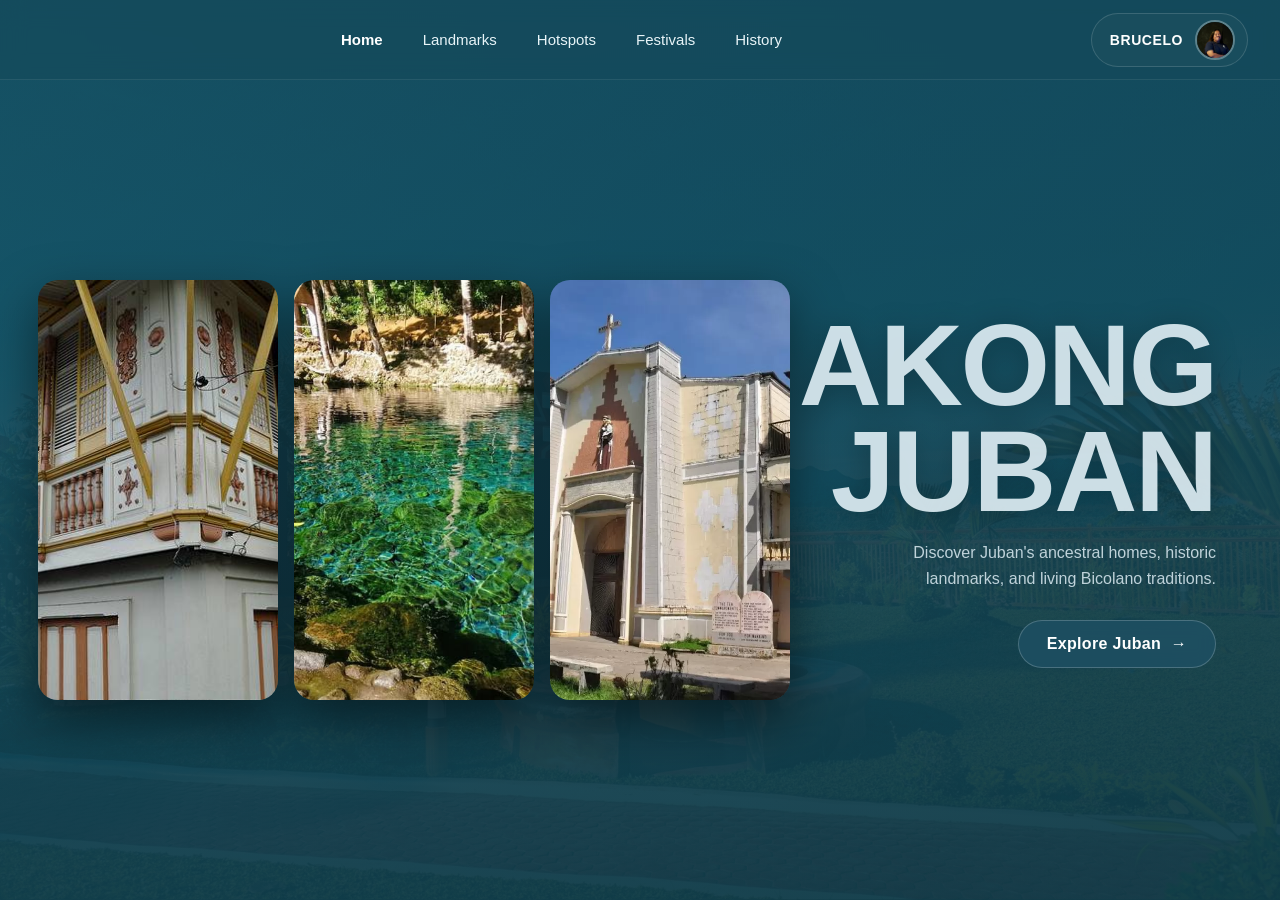
==== akong-juban/index.html @ 03e44929 "Add files via upload" ====
<!DOCTYPE html>
<html lang="en">
<head>
  <meta charset="UTF-8" />
  <meta name="viewport" content="width=device-width, initial-scale=1.0" />
  <title>Akong Juban – Home</title>
  <link rel="stylesheet" href="css/global.css" />
  <link rel="stylesheet" href="css/home.css" />
</head>
<body>

  <!-- BG -->
  <div class="page-bg"></div>

  <!-- NAV -->
  <nav>
    <div class="nav-brand-row">
      <div></div>
      <button class="nav-toggle" id="nav-toggle" aria-label="Toggle menu">
        <span></span><span></span><span></span>
      </button>
    </div>
    <div class="nav-menu" id="nav-menu">
      <ul class="nav-links">
        <li><a href="index.html" class="active">Home</a></li>
        <li><a href="landmarks.html">Landmarks</a></li>
        <li><a href="hotspots.html">Hotspots</a></li>
        <li><a href="festivals.html">Festivals</a></li>
        <li><a href="history.html">History</a></li>
      </ul>
    </div>
    <a href="developer.html" class="nav-profile" aria-label="Developer page">
      <span>BRUCELO</span>
      <img src="assets\images\me.png" alt="Alyssa Brucelo" onerror="this.style.background='#2a7a8a';this.src='';" />
    </a>
  </nav>

  <!-- HERO -->
  <main class="page-content">
    <section class="hero">

      <div class="hero-images">
        <a href="hotspots.html" class="hero-img-card">
          <img src="assets\images\oldhouses.png" alt="Juban Hotspot" />
        </a>
        <a href="hotspots.html" class="hero-img-card">
          <img src="assets\images\hotspring.png" alt="Juban Ancestral House" />
        </a>
        <a href="hotspots.html" class="hero-img-card">
          <img src="assets\images\church.png" alt="St. Anthony Church" />
        </a>
      </div>

      <div class="hero-text">
        <h1 class="hero-title">AKONG<br/>JUBAN</h1>
        <p class="hero-sub">Discover Juban's ancestral homes, historic landmarks, and living Bicolano traditions.</p>
        <a href="hotspots.html" class="hero-btn">Explore Juban &nbsp;→</a>
      </div>

    </section>
  </main>

  <!-- MODAL -->
  <div class="modal-overlay" id="modal-overlay">
    <div class="modal-box">
      <button class="modal-close" onclick="closeModal()" aria-label="Close">✕</button>
      <img class="modal-img" id="modal-img" src="" alt="" />
      <div class="modal-body">
        <h2 id="modal-title"></h2>
        <p id="modal-desc"></p>
      </div>
    </div>
  </div>

  <script src="js/main.js"></script>
</body>
</html>
---- akong-juban/css/global.css ----
/* ===== FONTS ===== */
@import url('https://fonts.cdnfonts.com/css/alte-haas-grotesk');

@font-face {
  font-family: 'SF UI Display';
  src: local('SF Pro Display'), local('SFProDisplay-Regular'), local('-apple-system');
}

:root {
  --bg-dark: #1a5a6b;
  --bg-darker: #134d5c;
  --bg-card: rgba(30, 80, 95, 0.85);
  --bg-card-solid: #1e5060;
  --accent-gold: #f0a830;
  --accent-gold-dark: #d4911f;
  --text-white: #ffffff;
  --text-light: #e8f4f8;
  --text-muted: #b8d8e0;
  --nav-height: 80px;
  --card-radius: 16px;
  --card-radius-sm: 12px;
}

* {
  margin: 0;
  padding: 0;
  box-sizing: border-box;
}

html {
  scroll-behavior: smooth;
}

body {
  font-family: 'Alte Haas Grotesk', 'Helvetica Neue', Arial, sans-serif;
  background-color: var(--bg-dark);
  color: var(--text-white);
  min-height: 100vh;
  overflow-x: hidden;
}

h1, h2, h3, h4, h5, h6 {
  font-family: -apple-system, 'SF Pro Display', 'Helvetica Neue', Arial, sans-serif;
  font-weight: 700;
}

/* ===== BACKGROUND ===== */
.page-bg {
  position: fixed;
  inset: 0;
  z-index: -1;
  background: linear-gradient(135deg, #1a5a6b 0%, #14495a 40%, #0e3a47 100%);
  overflow: hidden;
}

.page-bg::before {
  content: '';
  position: absolute;
  inset: 0;
  background-image: url('../assets/images/bg.png');
  background-size: cover;
  background-position: center bottom;
  opacity: 0.18;
  filter: blur(0.7px);
}

.page-bg::after {
  content: '';
  position: absolute;
  inset: 0;
  background: linear-gradient(to bottom,
    rgba(20, 73, 90, 0.7) 0%,
    rgba(20, 73, 90, 0.4) 50%,
    rgba(14, 58, 71, 0.7) 100%
  );
}

/* ===== NAVBAR ===== */
nav {
  position: fixed;
  top: 0;
  left: 0;
  right: 0;
  z-index: 100;
  height: var(--nav-height);
  display: flex;
  align-items: center;
  justify-content: space-between;
  padding: 0 32px;
  background: rgba(20, 73, 90, 0.55);
  backdrop-filter: blur(12px);
  -webkit-backdrop-filter: blur(12px);
  border-bottom: 1px solid rgba(255,255,255,0.08);
}

.nav-links {
  display: flex;
  align-items: center;
  gap: 8px;
  list-style: none;
}

.nav-links a {
  font-family: 'Alte Haas Grotesk', sans-serif;
  font-size: 15px;
  font-weight: 400;
  color: var(--text-light);
  text-decoration: none;
  padding: 8px 16px;
  border-radius: 8px;
  transition: all 0.2s ease;
  white-space: nowrap;
}

.nav-links a:hover {
  color: var(--text-white);
  background: rgba(255,255,255,0.1);
}

.nav-links a.active {
  font-weight: 700;
  color: var(--text-white);
}

.nav-profile {
  display: flex;
  align-items: center;
  gap: 12px;
  background: rgba(30, 80, 95, 0.6);
  border: 1px solid rgba(255,255,255,0.15);
  border-radius: 50px;
  padding: 6px 12px 6px 18px;
  cursor: pointer;
  text-decoration: none;
  transition: all 0.2s ease;
}

.nav-profile:hover {
  background: rgba(30, 80, 95, 0.9);
  border-color: rgba(255,255,255,0.3);
}

.nav-profile span {
  font-family: 'Alte Haas Grotesk', sans-serif;
  font-size: 14px;
  font-weight: 600;
  color: var(--text-white);
  letter-spacing: 0.04em;
}

.nav-profile img {
  width: 40px;
  height: 40px;
  border-radius: 50%;
  object-fit: cover;
  border: 2px solid rgba(255,255,255,0.3);
}

/* Hamburger */
.nav-toggle {
  display: none;
  background: none;
  border: none;
  cursor: pointer;
  flex-direction: column;
  gap: 5px;
  padding: 4px;
}

.nav-toggle span {
  display: block;
  width: 24px;
  height: 2px;
  background: var(--text-white);
  border-radius: 2px;
  transition: all 0.3s ease;
}

/* ===== PAGE WRAPPER ===== */
.page-content {
  padding-top: var(--nav-height);
  min-height: 100vh;
  position: relative;
  z-index: 1;
}

/* ===== SECTION HEADING ===== */
.section-title {
  font-family: -apple-system, 'SF Pro Display', 'Helvetica Neue', Arial, sans-serif;
  font-size: clamp(28px, 5vw, 48px);
  font-weight: 800;
  color: var(--accent-gold);
  text-align: center;
  letter-spacing: 0.05em;
  text-transform: uppercase;
  padding: 40px 20px 32px;
}

/* ===== CARD BASE ===== */
.card {
  background: var(--bg-card);
  border-radius: var(--card-radius);
  padding: 24px;
  backdrop-filter: blur(8px);
  -webkit-backdrop-filter: blur(8px);
}

/* ===== MODAL OVERLAY ===== */
.modal-overlay {
  display: none;
  position: fixed;
  inset: 0;
  z-index: 200;
  background: rgba(0, 0, 0, 0.75);
  backdrop-filter: blur(6px);
  -webkit-backdrop-filter: blur(6px);
  align-items: center;
  justify-content: center;
  padding: 20px;
}

.modal-overlay.active {
  display: flex;
}

.modal-box {
  background: var(--bg-card-solid);
  border-radius: var(--card-radius);
  max-width: 680px;
  width: 100%;
  max-height: 85vh;
  overflow-y: auto;
  position: relative;
  border: 1px solid rgba(255,255,255,0.12);
  animation: modalIn 0.3s ease;
}

@keyframes modalIn {
  from { opacity: 0; transform: scale(0.92) translateY(20px); }
  to { opacity: 1; transform: scale(1) translateY(0); }
}

.modal-img {
  width: 100%;
  height: 260px;
  object-fit: cover;
  border-radius: var(--card-radius) var(--card-radius) 0 0;
}

.modal-body {
  padding: 28px;
}

.modal-body h2 {
  font-family: -apple-system, 'SF Pro Display', 'Helvetica Neue', Arial, sans-serif;
  font-size: 22px;
  font-weight: 800;
  color: var(--accent-gold);
  margin-bottom: 12px;
  text-transform: uppercase;
  letter-spacing: 0.04em;
}

.modal-body p {
  font-size: 15px;
  line-height: 1.7;
  color: var(--text-light);
}

.modal-close {
  position: absolute;
  top: 14px;
  right: 14px;
  background: rgba(0,0,0,0.5);
  border: none;
  color: white;
  width: 36px;
  height: 36px;
  border-radius: 50%;
  font-size: 20px;
  cursor: pointer;
  display: flex;
  align-items: center;
  justify-content: center;
  z-index: 10;
  transition: background 0.2s;
}

.modal-close:hover {
  background: rgba(0,0,0,0.8);
}

/* ===== SCROLLBAR ===== */
::-webkit-scrollbar {
  width: 6px;
}
::-webkit-scrollbar-track {
  background: var(--bg-darker);
}
::-webkit-scrollbar-thumb {
  background: rgba(240, 168, 48, 0.4);
  border-radius: 3px;
}

/* ===== RESPONSIVE NAV ===== */
@media (max-width: 768px) {
  nav {
    padding: 0 16px;
    flex-wrap: wrap;
    height: auto;
    min-height: var(--nav-height);
  }

  .nav-toggle {
    display: flex;
  }

  .nav-menu {
    display: none;
    width: 100%;
    padding: 12px 0 16px;
    order: 3;
  }

  .nav-menu.open {
    display: flex;
    flex-direction: column;
    gap: 4px;
  }

  .nav-links {
    flex-direction: column;
    align-items: flex-start;
    gap: 4px;
    width: 100%;
  }

  .nav-links a {
    width: 100%;
    padding: 10px 12px;
  }

  .nav-brand-row {
    display: flex;
    align-items: center;
    justify-content: space-between;
    width: 100%;
    padding: 16px 0 8px;
  }

  .page-content {
    padding-top: calc(var(--nav-height));
  }

  .section-title {
    padding: 28px 16px 20px;
  }
}

@media (max-width: 480px) {
  .nav-profile span {
    display: none;
  }
  .nav-profile {
    padding: 4px;
  }
}
---- akong-juban/css/home.css ----
/* ===== HOME / HERO ===== */
.hero {
  min-height: calc(100vh - var(--nav-height));
  display: flex;
  align-items: center;
  justify-content: flex-end;
  position: relative;
  padding: 40px 5vw;
  gap: 40px;
  overflow: hidden;
}

/* ===== THREE CARDS ===== */
.hero-images {
  position: absolute;
  left: 3vw;
  top: 50%;
  transform: translateY(-50%);
  display: flex;
  align-items: center;
  gap: 16px;
  z-index: 2;
}

.hero-img-card {
  display: block;
  width: 240px;
  height: 420px;
  border-radius: 20px;
  overflow: hidden;
  box-shadow: 0 20px 50px rgba(0,0,0,0.5);
  flex-shrink: 0;
  transition: transform 0.3s ease, box-shadow 0.3s ease;
  background: var(--bg-card-solid);
  text-decoration: none;
}

.hero-img-card:hover {
  transform: translateY(-6px) scale(1.02);
  box-shadow: 0 28px 60px rgba(0,0,0,0.6);
}

.hero-img-card img {
  width: 100%;
  height: 100%;
  object-fit: cover;
  display: block;
}

/* ===== HERO TEXT ===== */
.hero-text {
  position: relative;
  z-index: 5;
  text-align: right;
  max-width: 480px;
  flex-shrink: 0;
  display: flex;
  flex-direction: column;
  align-items: flex-end;
}

.hero-title {
  font-family: -apple-system, 'SF Pro Display', 'Helvetica Neue', Arial, sans-serif;
  font-size: clamp(56px, 9vw, 120px);
  font-weight: 900;
  line-height: 0.92;
  color: rgba(220, 235, 242, 0.92);
  letter-spacing: -0.02em;
  text-transform: uppercase;
  margin-bottom: 16px;
  text-shadow: 0 4px 30px rgba(0,0,0,0.3);
}

.hero-sub {
  font-size: clamp(13px, 1.4vw, 16px);
  color: rgba(220, 235, 242, 0.85);
  line-height: 1.6;
  max-width: 320px;
  margin: 0 0 28px;
  text-align: right;
}

.hero-btn {
  display: inline-flex;
  align-items: center;
  gap: 8px;
  background: rgba(30, 80, 100, 0.8);
  border: 1px solid rgba(255,255,255,0.2);
  color: var(--text-white);
  font-family: 'Alte Haas Grotesk', sans-serif;
  font-size: 16px;
  font-weight: 700;
  padding: 14px 28px;
  border-radius: 50px;
  text-decoration: none;
  backdrop-filter: blur(8px);
  transition: all 0.25s ease;
  letter-spacing: 0.02em;
}

.hero-btn:hover {
  background: rgba(30, 100, 120, 0.95);
  border-color: rgba(255,255,255,0.4);
  transform: translateX(4px);
}

/* ===== RESPONSIVE ===== */
@media (max-width: 1200px) {
  .hero-img-card {
    width: 190px;
    height: 340px;
  }
}

@media (max-width: 900px) {
  .hero {
    flex-direction: column;
    justify-content: center;
    align-items: center;
    padding: 36px 20px 52px;
    gap: 28px;
  }

  .hero-images {
    position: relative;
    left: unset;
    top: unset;
    transform: none;
    order: 1;
    justify-content: center;
  }

  .hero-img-card {
    width: 120px;
    height: 220px;
  }

  .hero-text {
    order: 2;
    text-align: center;
    align-items: center;
  }

  .hero-sub {
    text-align: center;
    margin: 0 0 24px;
  }
}

@media (max-width: 480px) {
  .hero-img-card {
    width: 95px;
    height: 175px;
    border-radius: 14px;
  }

  .hero-img-card:first-child {
    display: none;
  }

  .hero-title {
    font-size: 54px;
  }
}
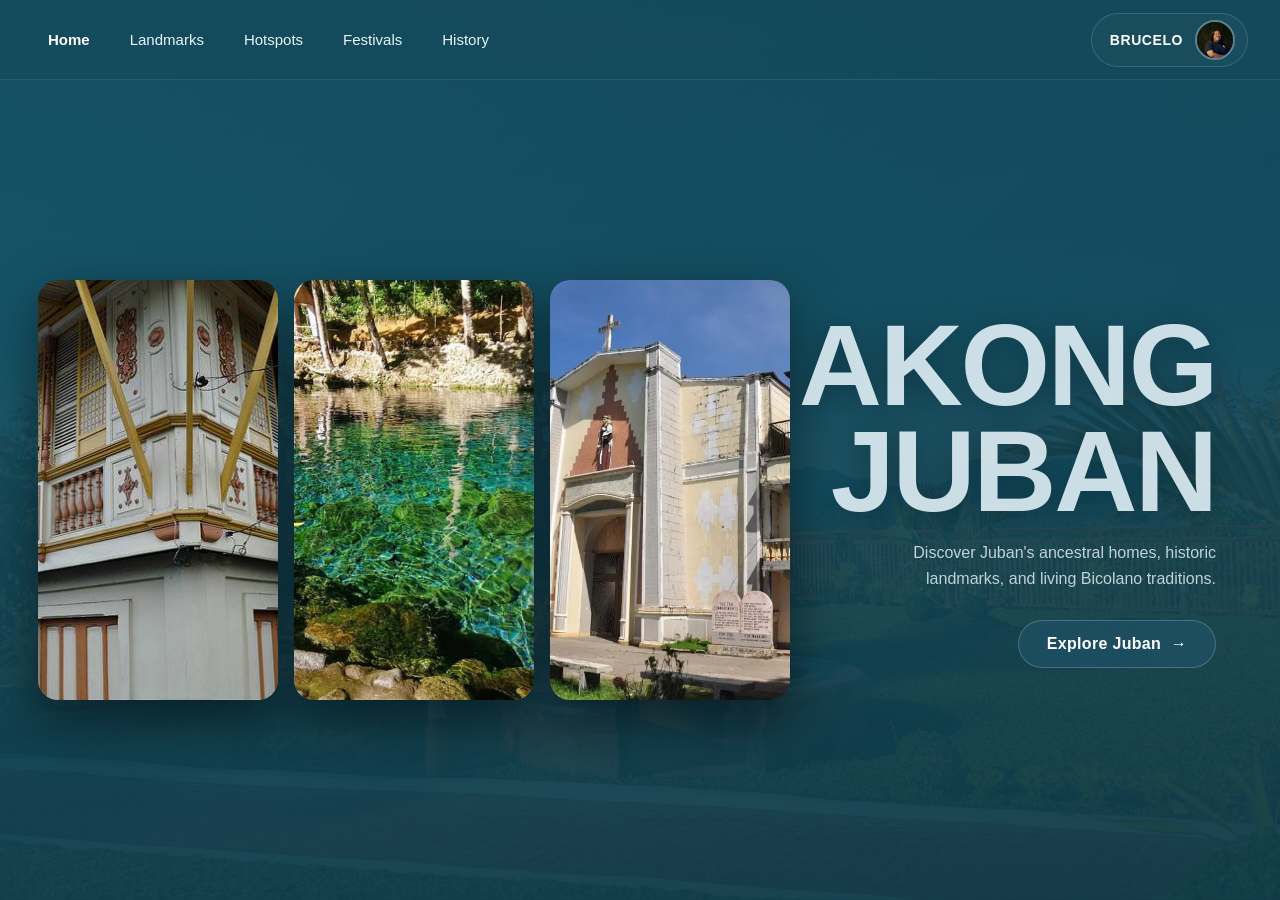
==== commit 5af2b39e: "Fix image paths in index.html Updated image source paths to use forward slashes." ====
--- a/akong-juban/index.html
+++ b/akong-juban/index.html
@@ -9,16 +9,17 @@
 </head>
 <body>
 
-  <!-- BG -->
   <div class="page-bg"></div>
 
-  <!-- NAV -->
   <nav>
     <div class="nav-brand-row">
-      <div></div>
       <button class="nav-toggle" id="nav-toggle" aria-label="Toggle menu">
         <span></span><span></span><span></span>
       </button>
+      <a href="developer.html" class="nav-profile" aria-label="Developer page">
+        <span>BRUCELO</span>
+        <img src="assets/images/me.png" alt="Alyssa Brucelo" onerror="this.style.background='#2a7a8a';this.src='';" />
+      </a>
     </div>
     <div class="nav-menu" id="nav-menu">
       <ul class="nav-links">
@@ -31,36 +32,31 @@
     </div>
     <a href="developer.html" class="nav-profile" aria-label="Developer page">
       <span>BRUCELO</span>
-      <img src="assets\images\me.png" alt="Alyssa Brucelo" onerror="this.style.background='#2a7a8a';this.src='';" />
+      <img src="assets/images/me.png" alt="Alyssa Brucelo" onerror="this.style.background='#2a7a8a';this.src='';" />
     </a>
   </nav>
 
-  <!-- HERO -->
   <main class="page-content">
     <section class="hero">
-
       <div class="hero-images">
         <a href="hotspots.html" class="hero-img-card">
-          <img src="assets\images\oldhouses.png" alt="Juban Hotspot" />
+          <img src="assets/images/oldhouses.png" alt="Juban Hotspot" />
         </a>
         <a href="hotspots.html" class="hero-img-card">
-          <img src="assets\images\hotspring.png" alt="Juban Ancestral House" />
+          <img src="assets/images/hotspring.png" alt="Juban Ancestral House" />
         </a>
         <a href="hotspots.html" class="hero-img-card">
-          <img src="assets\images\church.png" alt="St. Anthony Church" />
+          <img src="assets/images/church.png" alt="St. Anthony Church" />
         </a>
       </div>
-
       <div class="hero-text">
         <h1 class="hero-title">AKONG<br/>JUBAN</h1>
         <p class="hero-sub">Discover Juban's ancestral homes, historic landmarks, and living Bicolano traditions.</p>
         <a href="hotspots.html" class="hero-btn">Explore Juban &nbsp;→</a>
       </div>
-
     </section>
   </main>
 
-  <!-- MODAL -->
   <div class="modal-overlay" id="modal-overlay">
     <div class="modal-box">
       <button class="modal-close" onclick="closeModal()" aria-label="Close">✕</button>
@@ -74,4 +70,4 @@
 
   <script src="js/main.js"></script>
 </body>
-</html>+</html>
--- a/akong-juban/css/global.css
+++ b/akong-juban/css/global.css
@@ -82,15 +82,25 @@
   left: 0;
   right: 0;
   z-index: 100;
-  height: var(--nav-height);
   display: flex;
   align-items: center;
   justify-content: space-between;
   padding: 0 32px;
+  height: var(--nav-height);
   background: rgba(20, 73, 90, 0.55);
   backdrop-filter: blur(12px);
   -webkit-backdrop-filter: blur(12px);
   border-bottom: 1px solid rgba(255,255,255,0.08);
+}
+
+/* Hide brand-row wrapper on desktop — it's only used on mobile */
+.nav-brand-row {
+  display: none;
+}
+
+.nav-menu {
+  display: flex;
+  align-items: center;
 }
 
 .nav-links {
@@ -305,27 +315,48 @@
 /* ===== RESPONSIVE NAV ===== */
 @media (max-width: 768px) {
   nav {
-    padding: 0 16px;
     flex-wrap: wrap;
     height: auto;
     min-height: var(--nav-height);
+    padding: 0 16px;
+    align-items: flex-start;
+  }
+
+  /* Show the brand row (hamburger + profile on same line) */
+  .nav-brand-row {
+    display: flex;
+    align-items: center;
+    justify-content: space-between;
+    width: 100%;
+    height: var(--nav-height);
   }
 
   .nav-toggle {
     display: flex;
   }
 
+  /* Profile moves inside brand-row on mobile via HTML structure */
+  /* Hide the original nav-profile that's outside brand-row */
+  nav > .nav-profile {
+    display: none;
+  }
+
+  /* Show a profile link inside brand-row */
+  .nav-brand-row .nav-profile {
+    display: flex;
+  }
+
+  /* Collapsible menu */
   .nav-menu {
     display: none;
     width: 100%;
-    padding: 12px 0 16px;
+    padding: 8px 0 16px;
     order: 3;
   }
 
   .nav-menu.open {
     display: flex;
     flex-direction: column;
-    gap: 4px;
   }
 
   .nav-links {
@@ -340,16 +371,8 @@
     padding: 10px 12px;
   }
 
-  .nav-brand-row {
-    display: flex;
-    align-items: center;
-    justify-content: space-between;
-    width: 100%;
-    padding: 16px 0 8px;
-  }
-
   .page-content {
-    padding-top: calc(var(--nav-height));
+    padding-top: var(--nav-height);
   }
 
   .section-title {
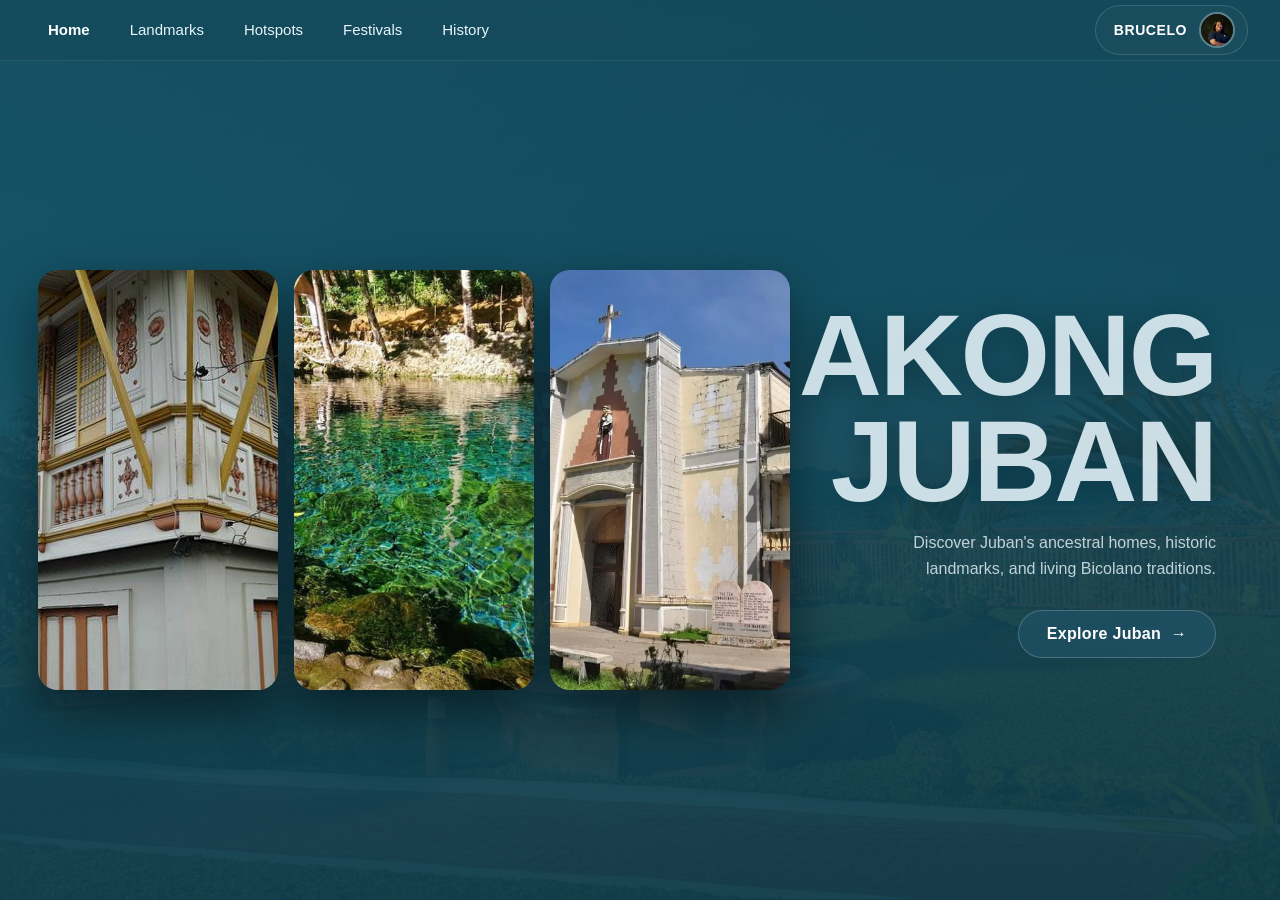
==== commit 8a8b9898: "Refactor navigation structure in index.html" ====
--- a/akong-juban/index.html
+++ b/akong-juban/index.html
@@ -12,7 +12,14 @@
   <div class="page-bg"></div>
 
   <nav>
-    <div class="nav-brand-row">
+    <div class="nav-inner">
+      <ul class="nav-links nav-links-desktop">
+        <li><a href="index.html" class="active">Home</a></li>
+        <li><a href="landmarks.html">Landmarks</a></li>
+        <li><a href="hotspots.html">Hotspots</a></li>
+        <li><a href="festivals.html">Festivals</a></li>
+        <li><a href="history.html">History</a></li>
+      </ul>
       <button class="nav-toggle" id="nav-toggle" aria-label="Toggle menu">
         <span></span><span></span><span></span>
       </button>
@@ -21,7 +28,7 @@
         <img src="assets/images/me.png" alt="Alyssa Brucelo" onerror="this.style.background='#2a7a8a';this.src='';" />
       </a>
     </div>
-    <div class="nav-menu" id="nav-menu">
+    <div class="nav-dropdown" id="nav-menu">
       <ul class="nav-links">
         <li><a href="index.html" class="active">Home</a></li>
         <li><a href="landmarks.html">Landmarks</a></li>
@@ -30,10 +37,6 @@
         <li><a href="history.html">History</a></li>
       </ul>
     </div>
-    <a href="developer.html" class="nav-profile" aria-label="Developer page">
-      <span>BRUCELO</span>
-      <img src="assets/images/me.png" alt="Alyssa Brucelo" onerror="this.style.background='#2a7a8a';this.src='';" />
-    </a>
   </nav>
 
   <main class="page-content">
--- a/akong-juban/css/global.css
+++ b/akong-juban/css/global.css
@@ -16,7 +16,7 @@
   --text-white: #ffffff;
   --text-light: #e8f4f8;
   --text-muted: #b8d8e0;
-  --nav-height: 80px;
+  --nav-height: 60px;
   --card-radius: 16px;
   --card-radius-sm: 12px;
 }
@@ -75,32 +75,26 @@
   );
 }
 
-/* ===== NAVBAR ===== */
+/* ===== NAVBAR — DESKTOP ===== */
 nav {
   position: fixed;
   top: 0;
   left: 0;
   right: 0;
   z-index: 100;
-  display: flex;
-  align-items: center;
-  justify-content: space-between;
-  padding: 0 32px;
-  height: var(--nav-height);
   background: rgba(20, 73, 90, 0.55);
   backdrop-filter: blur(12px);
   -webkit-backdrop-filter: blur(12px);
   border-bottom: 1px solid rgba(255,255,255,0.08);
 }
 
-/* Hide brand-row wrapper on desktop — it's only used on mobile */
-.nav-brand-row {
-  display: none;
-}
-
-.nav-menu {
-  display: flex;
-  align-items: center;
+/* Inner wrapper keeps desktop layout as one row */
+.nav-inner {
+  display: flex;
+  align-items: center;
+  justify-content: space-between;
+  height: var(--nav-height);
+  padding: 0 32px;
 }
 
 .nav-links {
@@ -159,14 +153,14 @@
 }
 
 .nav-profile img {
-  width: 40px;
-  height: 40px;
+  width: 36px;
+  height: 36px;
   border-radius: 50%;
   object-fit: cover;
   border: 2px solid rgba(255,255,255,0.3);
 }
 
-/* Hamburger */
+/* Hamburger — hidden on desktop */
 .nav-toggle {
   display: none;
   background: none;
@@ -174,7 +168,8 @@
   cursor: pointer;
   flex-direction: column;
   gap: 5px;
-  padding: 4px;
+  padding: 8px;
+  z-index: 10;
 }
 
 .nav-toggle span {
@@ -184,6 +179,31 @@
   background: var(--text-white);
   border-radius: 2px;
   transition: all 0.3s ease;
+}
+
+/* Mobile dropdown — hidden by default, shown when .open */
+.nav-dropdown {
+  display: none;
+  flex-direction: column;
+  padding: 8px 16px 16px;
+  border-top: 1px solid rgba(255,255,255,0.08);
+}
+
+.nav-dropdown.open {
+  display: flex;
+}
+
+.nav-dropdown .nav-links {
+  flex-direction: column;
+  align-items: flex-start;
+  gap: 2px;
+  width: 100%;
+}
+
+.nav-dropdown .nav-links a {
+  width: 100%;
+  padding: 11px 12px;
+  font-size: 16px;
 }
 
 /* ===== PAGE WRAPPER ===== */
@@ -301,78 +321,24 @@
 }
 
 /* ===== SCROLLBAR ===== */
-::-webkit-scrollbar {
-  width: 6px;
-}
-::-webkit-scrollbar-track {
-  background: var(--bg-darker);
-}
-::-webkit-scrollbar-thumb {
-  background: rgba(240, 168, 48, 0.4);
-  border-radius: 3px;
-}
-
-/* ===== RESPONSIVE NAV ===== */
+::-webkit-scrollbar { width: 6px; }
+::-webkit-scrollbar-track { background: var(--bg-darker); }
+::-webkit-scrollbar-thumb { background: rgba(240, 168, 48, 0.4); border-radius: 3px; }
+
+/* ===== MOBILE NAV ===== */
 @media (max-width: 768px) {
-  nav {
-    flex-wrap: wrap;
-    height: auto;
-    min-height: var(--nav-height);
+  .nav-inner {
     padding: 0 16px;
-    align-items: flex-start;
-  }
-
-  /* Show the brand row (hamburger + profile on same line) */
-  .nav-brand-row {
-    display: flex;
-    align-items: center;
-    justify-content: space-between;
-    width: 100%;
-    height: var(--nav-height);
-  }
-
+  }
+
+  /* Hide desktop link list inside nav-inner */
+  .nav-inner .nav-links-desktop {
+    display: none;
+  }
+
+  /* Show hamburger */
   .nav-toggle {
     display: flex;
-  }
-
-  /* Profile moves inside brand-row on mobile via HTML structure */
-  /* Hide the original nav-profile that's outside brand-row */
-  nav > .nav-profile {
-    display: none;
-  }
-
-  /* Show a profile link inside brand-row */
-  .nav-brand-row .nav-profile {
-    display: flex;
-  }
-
-  /* Collapsible menu */
-  .nav-menu {
-    display: none;
-    width: 100%;
-    padding: 8px 0 16px;
-    order: 3;
-  }
-
-  .nav-menu.open {
-    display: flex;
-    flex-direction: column;
-  }
-
-  .nav-links {
-    flex-direction: column;
-    align-items: flex-start;
-    gap: 4px;
-    width: 100%;
-  }
-
-  .nav-links a {
-    width: 100%;
-    padding: 10px 12px;
-  }
-
-  .page-content {
-    padding-top: var(--nav-height);
   }
 
   .section-title {
@@ -385,6 +351,6 @@
     display: none;
   }
   .nav-profile {
-    padding: 4px;
-  }
-}
+    padding: 5px;
+  }
+}
